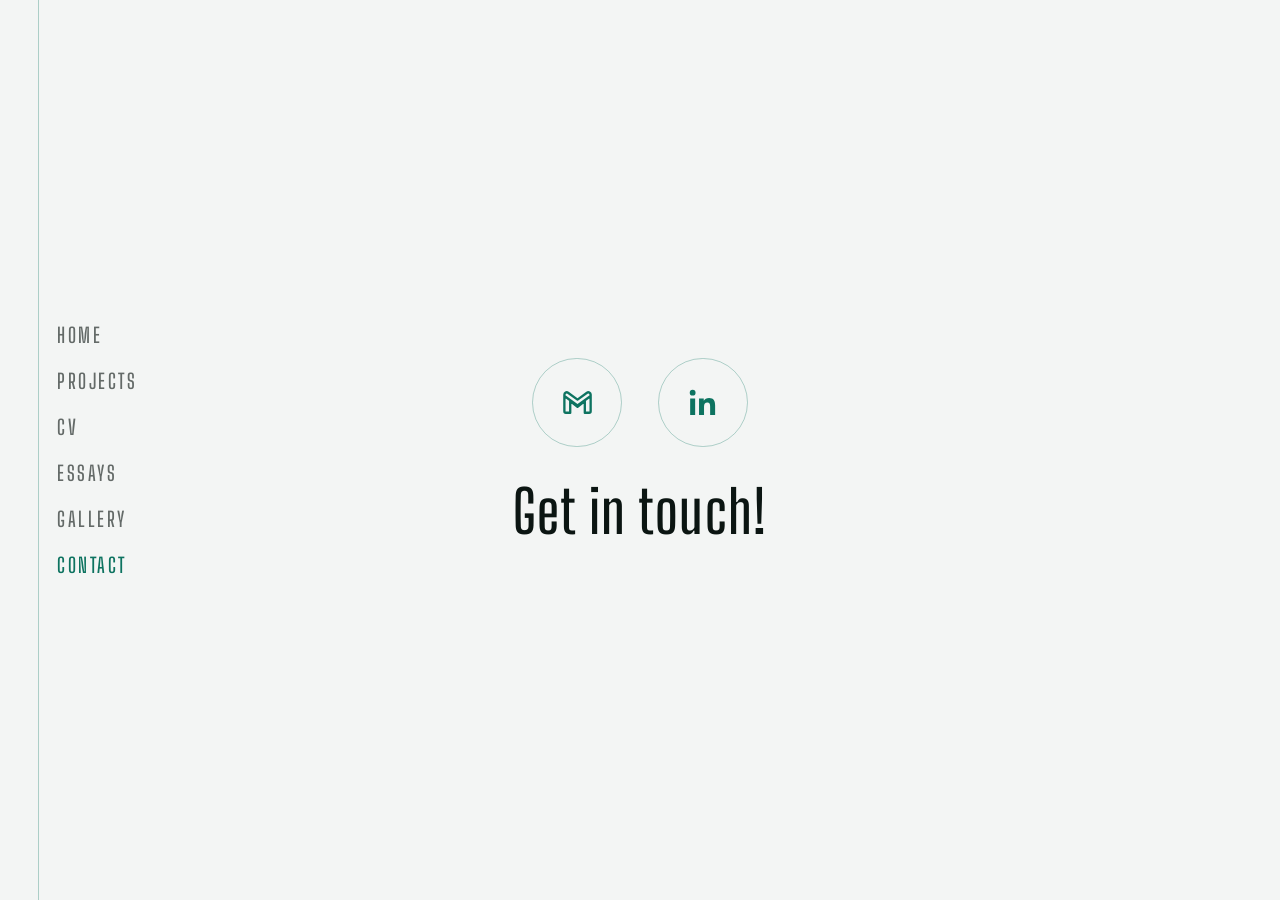
==== src/contact.html @ fa2c09df "feat: add personal website" ====
<!doctype html>
<html lang="en">
<head>
  <meta charset="utf-8">
  <meta name="viewport" content="width=device-width, initial-scale=1">
  <meta name="description" content="Contact Josh Hughes.">
  <meta property="og:type" content="website">
  <meta property="og:title" content="Contact · Josh Hughes">
  <meta property="og:description" content="Get in touch with Josh Hughes.">
  <title>Contact · Josh Hughes</title>
  <link rel="icon" href="assets/favicon.svg" type="image/svg+xml">
  <link rel="preconnect" href="https://fonts.googleapis.com">
  <link rel="preconnect" href="https://fonts.gstatic.com" crossorigin>
  <link rel="stylesheet" href="https://fonts.googleapis.com/css2?family=Big+Shoulders+Display:wght@600;800&family=JetBrains+Mono:wght@400&family=Manrope:wght@400;500;600&display=swap">
  <link rel="stylesheet" href="styles.css">
  <script src="site.js" defer></script>
</head>
<body data-page="contact">
  <nav class="site-nav" aria-label="Main navigation">
    <a href="index.html">Home</a><a href="projects.html">Projects</a><a href="cv.html">CV</a><a href="essays.html">Essays</a><a href="gallery.html">Gallery</a><a href="contact.html" aria-current="page">Contact</a>
  </nav>
  <main class="contact-main">
    <div class="contact-links">
      <a href="mailto:you@gmail.com" aria-label="Email (Gmail)">
        <svg viewBox="0 0 24 24" aria-hidden="true"><path d="M3 7.5V18a1 1 0 0 0 1 1h3v-8l5 4 5-4v8h3a1 1 0 0 0 1-1V7.5M3 7.5 12 14l9-6.5M3 7.5V6.6a1.6 1.6 0 0 1 2.5-1.3L12 10l6.5-4.7A1.6 1.6 0 0 1 21 6.6v.9"/></svg>
      </a>
      <a href="https://www.linkedin.com/" target="_blank" rel="noopener" aria-label="LinkedIn">
        <svg viewBox="0 0 24 24" aria-hidden="true"><path class="linkedin-mark" d="M3 9h3.6v12H3zM4.8 2.7a2.1 2.1 0 1 1 0 4.2 2.1 2.1 0 0 1 0-4.2M9.4 9h3.4v1.7c.6-1.1 2-2 3.9-2 3.2 0 4.3 2 4.3 5.2V21h-3.6v-6.3c0-1.6-.4-2.8-2-2.8s-2.4 1.2-2.4 2.8V21H9.4z"/></svg>
      </a>
    </div>
    <p>Get in touch!</p>
  </main>
</body>
</html>
---- src/styles.css ----
:root {
  color-scheme: light;
  --bg: #f3f5f4;
  --fg: #0b1512;
  --fg-muted: rgba(11, 21, 18, 0.78);
  --accent: #0d7360;
  --nav-muted: rgba(11, 21, 18, 0.62);
  --subtle: #24413a;
  --line: rgba(13, 115, 96, 0.3);
  --hover: rgba(13, 115, 96, 0.06);
  --nav-width: 154px;
  --content-left: clamp(170px, 19vw, 280px);
  --font-display: 'Big Shoulders Display', sans-serif;
  --font-body: 'Manrope', sans-serif;
  --font-mono: 'JetBrains Mono', monospace;
}

* { box-sizing: border-box; }
html { min-width: 320px; scroll-behavior: smooth; }
body {
  min-height: 100vh;
  margin: 0;
  overflow-x: hidden;
  background: var(--bg);
  color: var(--fg);
  font-family: var(--font-body);
  transition: background-color 0.4s, color 0.4s;
}
body.home-page { overflow-x: hidden; }
a { color: inherit; text-decoration: none; transition: color 0.2s ease; }
a:hover { color: var(--accent); }
a:focus-visible, button:focus-visible { outline: 2px solid var(--accent); outline-offset: 5px; }
button { font: inherit; }

.home-field, .home-mask, .vignette { position: fixed; inset: 0; pointer-events: none; }
.home-field { z-index: 0; display: block; width: 100%; height: 100%; }
.home-mask { z-index: 0; opacity: 0; transition: opacity 0.2s linear; }
.home-mask span { position: absolute; inset: 0; }
.home-mask span:first-child {
  background: var(--fg);
  -webkit-mask: url('assets/home-bg-net-v3.webp') center / cover no-repeat;
  mask: url('assets/home-bg-net-v3.webp') center / cover no-repeat;
  opacity: 0.6;
}
.home-mask span:last-child {
  background: var(--accent);
  -webkit-mask: url('assets/home-bg-path-v3.png') center / cover no-repeat;
  mask: url('assets/home-bg-path-v3.png') center / cover no-repeat;
  opacity: 0.3;
}
.vignette { z-index: 1; background: radial-gradient(ellipse 90% 70% at 50% 45%, transparent 40%, rgba(243, 245, 244, 0.8) 100%); }
.progress { position: fixed; inset: 0 0 auto; z-index: 6; height: 2px; pointer-events: none; }
.progress-bar { width: 100%; height: 100%; transform: scaleX(0); transform-origin: 0 50%; background: var(--accent); }

.site-nav {
  position: fixed;
  inset: 0 auto 0 clamp(20px, 3vw, 44px);
  z-index: 4;
  display: flex;
  width: max-content;
  flex-direction: column;
  justify-content: center;
  gap: 22px;
  padding-left: 18px;
  border-left: 1px solid var(--line);
  font-family: var(--font-display);
  font-size: clamp(18px, 1.6vw, 22px);
  font-weight: 600;
  letter-spacing: 0.12em;
  text-transform: uppercase;
}
.site-nav a { color: var(--nav-muted); }
.site-nav a:hover, .site-nav a[aria-current="page"] { color: var(--accent); }
.site-nav a[aria-current="page"] { pointer-events: none; }

.home-content { position: relative; z-index: 2; }
.hero {
  position: relative;
  display: flex;
  min-height: 100vh;
  flex-direction: column;
  align-items: center;
  justify-content: center;
  padding: 0 clamp(150px, 17vw, 250px);
  text-align: center;
}
.hero h1 {
  margin: 0;
  font-family: var(--font-display);
  font-size: clamp(72px, 11vw, 176px);
  font-weight: 800;
  line-height: 0.95;
  letter-spacing: 0.01em;
  opacity: 0.65;
}
.subtitle { margin: 24px 0 0; color: var(--subtle); font-size: clamp(16px, 1.5vw, 21px); }
.scroll-arrow {
  position: absolute;
  bottom: clamp(24px, 5vh, 48px);
  left: 50%;
  display: flex;
  width: 44px;
  height: 44px;
  align-items: center;
  justify-content: center;
  margin-left: -22px;
  padding: 0;
  border: 0;
  background: transparent;
  color: var(--accent);
  cursor: pointer;
}
.content-width { max-width: 1120px; }
.home-bio { min-height: 90vh; padding: clamp(60px, 12vh, 140px) clamp(24px, 5vw, 72px) 120px var(--content-left); }
.home-bio h2, .page-title {
  margin: 0 0 24px;
  color: var(--accent);
  font-family: var(--font-display);
  font-size: clamp(40px, 4.4vw, 64px);
  font-weight: 800;
  text-transform: uppercase;
}
.body-copy, .prose p {
  max-width: 760px;
  margin: 0;
  color: var(--fg-muted);
  font-size: clamp(17px, 1.4vw, 20px);
  line-height: 1.7;
  text-wrap: pretty;
}
.stats {
  display: grid;
  max-width: 760px;
  grid-auto-columns: minmax(0, 1fr);
  grid-auto-flow: column;
  grid-template-rows: repeat(5, auto);
  gap: 2px clamp(36px, 8vw, 120px);
  margin: 28px 0 0;
  color: var(--fg-muted);
  font-family: var(--font-mono);
  font-size: clamp(14px, 1.2vw, 18px);
  line-height: 1.7;
}
.stats div { display: flex; gap: 0.45em; min-width: 0; }
.stats dt::after { content: ':'; }
.stats dd { margin: 0; }
.stats-note {
  max-width: 100%;
  margin: 8px 0 0;
  color: var(--fg-muted);
  font-family: var(--font-mono);
  font-size: clamp(13px, 1.15vw, 17px);
  line-height: 1.7;
}
.section-spaced { margin-top: clamp(72px, 12vh, 128px) !important; }
.prose { display: flex; flex-direction: column; gap: 1.1em; }

@media (max-width: 700px) {
  :root { --content-left: 132px; }
  .site-nav { left: 14px; gap: 18px; padding-left: 12px; font-size: 17px; }
  .hero { padding: 0 18px 0 132px; }
  .hero h1 { font-size: clamp(52px, 13vw, 76px); }
  .subtitle { max-width: 230px; font-size: 15px; line-height: 1.5; }
  .scroll-arrow { left: calc(50% + 50px); }
  .home-bio { padding: 72px 20px 88px 132px; }
  .home-bio h2, .page-title { font-size: 38px; }
  .stats { grid-auto-flow: row; grid-template-columns: minmax(0, 1fr); grid-template-rows: none; gap: 0 24px; font-size: 12px; }
  .stats-note { font-size: 11px; }
}

@media (prefers-reduced-motion: reduce) {
  *, *::before, *::after { scroll-behavior: auto !important; transition-duration: 0.01ms !important; }
}

.page-main {
  position: relative;
  z-index: 2;
  display: flex;
  width: min(100%, 1320px);
  flex-direction: column;
  gap: clamp(16px, 2vw, 24px);
  padding: clamp(80px, 14vh, 150px) clamp(24px, 5vw, 72px) 160px var(--content-left);
}
.page-main .page-title { margin: clamp(32px, 6vh, 64px) 0 clamp(8px, 2vh, 24px); line-height: 0.9; letter-spacing: 0.02em; }

.projects-background, .essays-background {
  position: fixed;
  z-index: 0;
  inset: 0;
  pointer-events: none;
  will-change: transform;
}
.projects-background span, .essays-background span, .projects-axis span { position: absolute; inset: 0; }
.projects-background span:first-child {
  background: var(--accent);
  -webkit-mask: url('assets/projects-bg-lines.png') center / cover no-repeat;
  mask: url('assets/projects-bg-lines.png') center / cover no-repeat;
  opacity: 0.5;
}
.projects-background span:last-child {
  background: #a4abb1;
  -webkit-mask: url('assets/projects-bg-text.png') center / cover no-repeat;
  mask: url('assets/projects-bg-text.png') center / cover no-repeat;
  opacity: 0.8;
}
.projects-axis {
  position: fixed;
  z-index: 1;
  bottom: 9vh;
  left: clamp(150px, 17vw, 240px);
  width: clamp(220px, 28vw, 380px);
  aspect-ratio: 310 / 200;
  pointer-events: none;
  opacity: 0.7;
  will-change: transform;
}
.projects-axis span:first-child {
  background: var(--accent);
  -webkit-mask: url('assets/projects-axis-lines.png') center / contain no-repeat;
  mask: url('assets/projects-axis-lines.png') center / contain no-repeat;
}
.projects-axis span:last-child {
  background: #a4abb1;
  -webkit-mask: url('assets/projects-axis-text.png') center / contain no-repeat;
  mask: url('assets/projects-axis-text.png') center / contain no-repeat;
}
.project-accordions { display: flex; flex-direction: column; gap: 16px; }
.project-category { border: 1px solid var(--line); }
.project-category h2 { margin: 0; }
.accordion-trigger {
  display: flex;
  width: 100%;
  min-height: 80px;
  align-items: center;
  justify-content: space-between;
  gap: 24px;
  padding: clamp(20px, 2.4vw, 32px) clamp(24px, 3vw, 40px);
  border: 0;
  background: transparent;
  color: var(--accent);
  cursor: pointer;
  text-align: left;
  transition: background-color 0.2s ease;
}
.accordion-trigger:hover { background: var(--hover); }
.accordion-trigger span { font-family: var(--font-display); font-size: clamp(28px, 2.8vw, 42px); font-weight: 800; line-height: 1; text-transform: uppercase; }
.accordion-trigger svg, .essay-link svg, .essay-back svg { width: 26px; height: 26px; flex: 0 0 auto; fill: none; stroke: currentColor; stroke-linecap: round; stroke-linejoin: round; stroke-width: 1.6; transition: transform 0.25s ease; }
.accordion-trigger[aria-expanded="true"] svg { transform: rotate(180deg); }
.accordion-panel { padding: 0 clamp(24px, 3vw, 40px) clamp(24px, 3vw, 40px); color: var(--fg-muted); font-size: clamp(16px, 1.3vw, 18px); line-height: 1.7; }
.accordion-panel[hidden] { display: none; }
.accordion-panel p { margin: 0; max-width: 620px; }
.project-item { display: flex; flex-direction: column; gap: 8px; padding-top: 24px; border-top: 1px solid var(--line); }
.project-item h3 { margin: 0; font-size: clamp(18px, 1.5vw, 21px); font-weight: 600; line-height: 1.4; }
.project-item p { max-width: 760px; }

.cv-main { gap: clamp(24px, 3vw, 36px); }
.cv-section { display: flex; flex-direction: column; gap: 24px; padding: clamp(24px, 3vw, 40px); border: 1px solid var(--line); scroll-margin-top: 60px; }
.cv-section h2 { margin: 0; color: var(--accent); font-family: var(--font-display); font-size: clamp(32px, 3.2vw, 48px); font-weight: 800; text-transform: uppercase; }
.cv-entry { display: grid; grid-template-columns: minmax(0, 1fr) auto; align-items: baseline; gap: 6px 24px; }
.cv-entry h3 { margin: 0; font-size: clamp(18px, 1.5vw, 21px); font-weight: 600; }
.date { color: var(--nav-muted); font-family: var(--font-mono); font-size: 13px; }
.cv-entry-title, .cv-muted, .cv-entry ul { grid-column: 1 / -1; margin: 0; font-size: clamp(15px, 1.3vw, 18px); line-height: 1.6; }
.cv-entry-title { color: var(--fg); }
.cv-muted { color: var(--fg-muted); }
.cv-entry ul { display: flex; flex-direction: column; gap: 6px; margin-top: 8px; padding-left: 1.2em; color: var(--fg-muted); }
.skill-list { display: grid; max-width: 620px; grid-auto-columns: minmax(0, 1fr); grid-auto-flow: column; grid-template-rows: repeat(4, auto); gap: 6px 48px; margin: 0; padding-left: 1.2em; color: var(--fg-muted); font-size: clamp(15px, 1.2vw, 17px); line-height: 1.5; }
.nav-group { display: flex; flex-direction: column; gap: 12px; }
.cv-subnav { display: flex; flex-direction: column; gap: 8px; padding-left: 14px; font-family: var(--font-body); font-size: 13px; font-weight: 500; letter-spacing: 0.06em; text-transform: none; }
.cv-subnav a { color: var(--nav-muted); }
.cv-subnav a[aria-current="location"] { color: var(--accent); }

.essays-background { height: 200vh; }
.essays-background span:first-child {
  background: var(--fg);
  -webkit-mask: url('assets/essays-bg-base.webp') center top / max(100vw, 177.78vh) auto repeat-y;
  mask: url('assets/essays-bg-base.webp') center top / max(100vw, 177.78vh) auto repeat-y;
  opacity: 0.22;
}
.essays-background span:last-child {
  background: var(--accent);
  -webkit-mask: url('assets/essays-bg-accent.png') center top / max(100vw, 177.78vh) auto repeat-y;
  mask: url('assets/essays-bg-accent.png') center top / max(100vw, 177.78vh) auto repeat-y;
  opacity: 0.45;
}
.essay-list { display: flex; flex-direction: column; border-top: 1px solid var(--line); }
.essay-link {
  display: grid;
  grid-template-columns: minmax(0, 1fr) auto;
  align-items: center;
  gap: 10px 32px;
  padding: clamp(22px, 3vh, 32px) 4px;
  border-bottom: 1px solid var(--line);
  color: var(--fg);
}
.essay-copy { display: flex; min-width: 0; flex-direction: column; gap: 10px; }
.essay-title { font-family: var(--font-display); font-size: clamp(26px, 2.6vw, 38px); font-weight: 800; line-height: 1.05; text-transform: uppercase; }
.essay-summary { max-width: 620px; color: var(--fg-muted); font-size: clamp(15px, 1.2vw, 17px); line-height: 1.6; }
.essay-link svg { width: 26px; height: 26px; }
.essay-reader { max-width: 680px; margin-top: clamp(32px, 6vh, 64px); }
.essay-reader[hidden] { display: none; }
.essay-back { display: inline-flex; align-items: center; gap: 8px; padding: 0; border: 0; background: transparent; color: var(--nav-muted); cursor: pointer; font-size: 14px; font-weight: 500; letter-spacing: 0.06em; }
.essay-back:hover { color: var(--accent); }
.essay-back svg { width: 16px; height: 16px; }
.essay-reader-date { margin: clamp(32px, 5vh, 48px) 0 14px; }
.essay-reader-title { margin: 0 0 clamp(28px, 4vh, 40px) !important; color: var(--accent) !important; font-size: clamp(40px, 4.6vw, 68px) !important; font-weight: 800 !important; line-height: 0.95 !important; text-wrap: balance; }
.essay-body { display: flex; flex-direction: column; gap: 1.2em; }
.essay-body p { margin: 0; color: var(--fg-muted); font-size: clamp(17px, 1.35vw, 19px); line-height: 1.75; text-wrap: pretty; }

.gallery-page { min-height: 100vh; background: #fff; }
.gallery-main { min-height: 100vh; }
.contact-main { position: relative; z-index: 2; display: flex; min-height: 100vh; flex-direction: column; align-items: center; justify-content: center; gap: clamp(24px, 4vh, 40px); padding: 0 clamp(150px, 17vw, 250px); text-align: center; }
.contact-links { display: flex; gap: clamp(20px, 3vw, 36px); }
.contact-links a { display: flex; width: clamp(72px, 7vw, 96px); aspect-ratio: 1; align-items: center; justify-content: center; border: 1px solid var(--line); border-radius: 50%; color: var(--accent); transition: background-color 0.2s ease; }
.contact-links a:hover { background: rgba(13, 115, 96, 0.08); }
.contact-links svg { width: 40%; height: 40%; fill: none; stroke: currentColor; stroke-linecap: round; stroke-linejoin: round; stroke-width: 1.6; }
.contact-links a:last-child svg { width: 38%; height: 38%; fill: currentColor; stroke: none; }
.contact-main > p { margin: 0; font-family: var(--font-display); font-size: clamp(40px, 4.6vw, 72px); font-weight: 600; line-height: 1; letter-spacing: 0.02em; }

@media (max-width: 700px) {
  .page-main { width: 100%; gap: 20px; padding: 78px 20px 104px 132px; }
  .page-main .page-title { margin: 30px 0 12px; font-size: 42px; }
  .projects-axis { display: none; }
  .accordion-trigger { min-height: 70px; padding: 18px; }
  .accordion-trigger span { font-size: 25px; }
  .accordion-panel { padding: 0 18px 22px; font-size: 15px; }
  .cv-main { gap: 18px; }
  .cv-section { gap: 18px; padding: 20px 16px; }
  .cv-section h2 { font-size: 29px; }
  .cv-entry { grid-template-columns: minmax(0, 1fr); gap: 6px; }
  .cv-entry > .date, .cv-entry > p, .cv-entry > ul { grid-column: 1; }
  .skill-list { grid-auto-flow: row; grid-template-columns: minmax(0, 1fr); grid-template-rows: none; gap: 6px; }
  .cv-subnav { gap: 7px; padding-left: 10px; font-size: 12px; }
  .essays-main { padding-top: 82px; }
  .essay-link { gap: 12px; padding: 22px 2px; }
  .essay-title { font-size: 24px; }
  .essay-summary { font-size: 14px; }
  .contact-main { padding: 0 18px 0 132px; }
  .contact-links { gap: 16px; }
  .contact-main > p { font-size: 40px; }
}
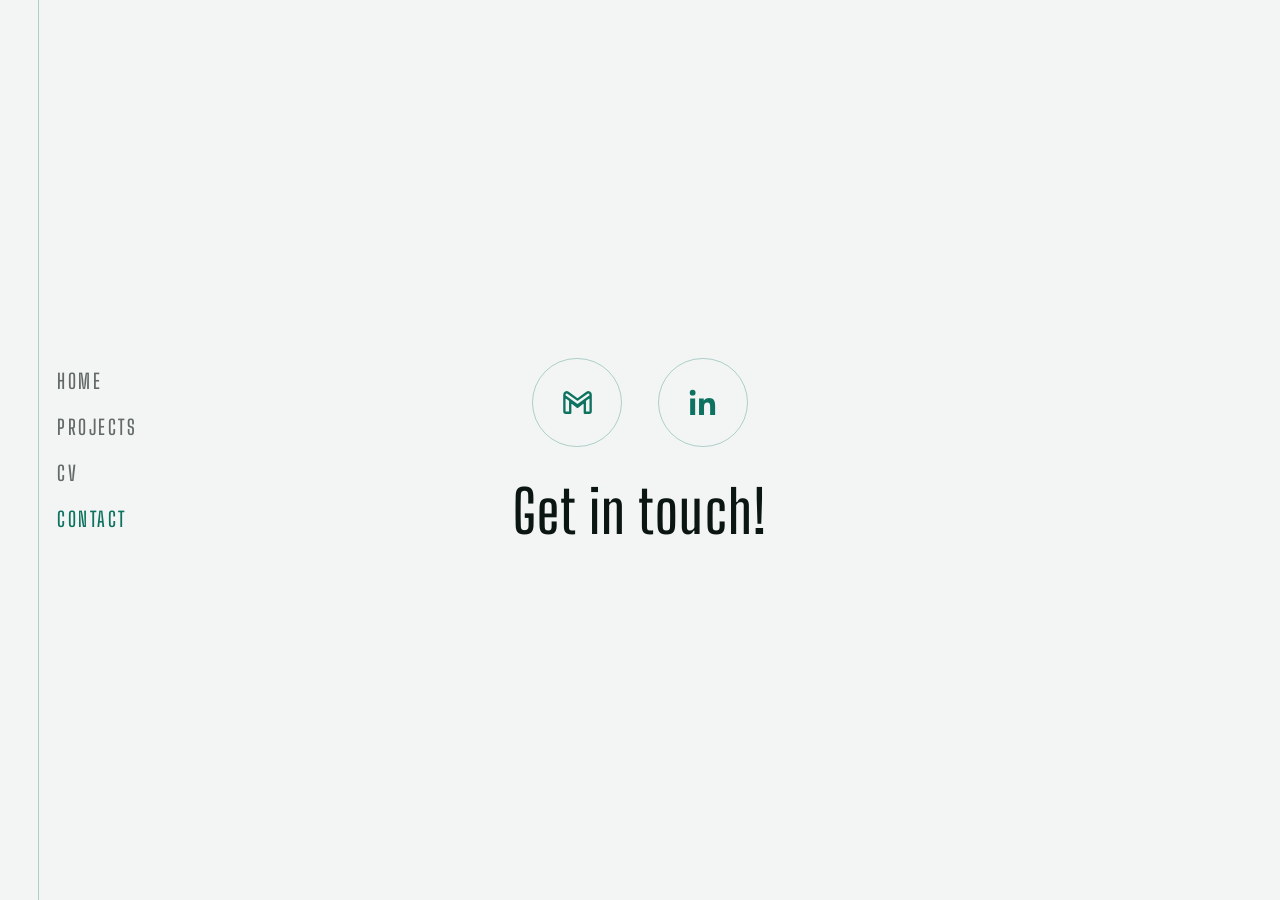
==== commit c7e69481: "Update website sections" ====
--- a/src/contact.html
+++ b/src/contact.html
@@ -17,7 +17,7 @@
 </head>
 <body data-page="contact">
   <nav class="site-nav" aria-label="Main navigation">
-    <a href="index.html">Home</a><a href="projects.html">Projects</a><a href="cv.html">CV</a><a href="essays.html">Essays</a><a href="gallery.html">Gallery</a><a href="contact.html" aria-current="page">Contact</a>
+    <a href="index.html">Home</a><a href="projects.html">Projects</a><a href="cv.html">CV</a><a href="contact.html" aria-current="page">Contact</a>
   </nav>
   <main class="contact-main">
     <div class="contact-links">
--- a/src/styles.css
+++ b/src/styles.css
@@ -110,7 +110,7 @@
   color: var(--accent);
   cursor: pointer;
 }
-.content-width { max-width: 1120px; }
+.home-bio.content-width { max-width: none; }
 .home-bio { min-height: 90vh; padding: clamp(60px, 12vh, 140px) clamp(24px, 5vw, 72px) 120px var(--content-left); }
 .home-bio h2, .page-title {
   margin: 0 0 24px;
@@ -121,38 +121,13 @@
   text-transform: uppercase;
 }
 .body-copy, .prose p {
-  max-width: 760px;
+  max-width: 900px;
   margin: 0;
   color: var(--fg-muted);
   font-size: clamp(17px, 1.4vw, 20px);
   line-height: 1.7;
   text-wrap: pretty;
 }
-.stats {
-  display: grid;
-  max-width: 760px;
-  grid-auto-columns: minmax(0, 1fr);
-  grid-auto-flow: column;
-  grid-template-rows: repeat(5, auto);
-  gap: 2px clamp(36px, 8vw, 120px);
-  margin: 28px 0 0;
-  color: var(--fg-muted);
-  font-family: var(--font-mono);
-  font-size: clamp(14px, 1.2vw, 18px);
-  line-height: 1.7;
-}
-.stats div { display: flex; gap: 0.45em; min-width: 0; }
-.stats dt::after { content: ':'; }
-.stats dd { margin: 0; }
-.stats-note {
-  max-width: 100%;
-  margin: 8px 0 0;
-  color: var(--fg-muted);
-  font-family: var(--font-mono);
-  font-size: clamp(13px, 1.15vw, 17px);
-  line-height: 1.7;
-}
-.section-spaced { margin-top: clamp(72px, 12vh, 128px) !important; }
 .prose { display: flex; flex-direction: column; gap: 1.1em; }
 
 @media (max-width: 700px) {
@@ -164,8 +139,6 @@
   .scroll-arrow { left: calc(50% + 50px); }
   .home-bio { padding: 72px 20px 88px 132px; }
   .home-bio h2, .page-title { font-size: 38px; }
-  .stats { grid-auto-flow: row; grid-template-columns: minmax(0, 1fr); grid-template-rows: none; gap: 0 24px; font-size: 12px; }
-  .stats-note { font-size: 11px; }
 }
 
 @media (prefers-reduced-motion: reduce) {
@@ -183,14 +156,14 @@
 }
 .page-main .page-title { margin: clamp(32px, 6vh, 64px) 0 clamp(8px, 2vh, 24px); line-height: 0.9; letter-spacing: 0.02em; }
 
-.projects-background, .essays-background {
+.projects-background {
   position: fixed;
   z-index: 0;
   inset: 0;
   pointer-events: none;
   will-change: transform;
 }
-.projects-background span, .essays-background span, .projects-axis span { position: absolute; inset: 0; }
+.projects-background span, .projects-axis span { position: absolute; inset: 0; }
 .projects-background span:first-child {
   background: var(--accent);
   -webkit-mask: url('assets/projects-bg-lines.png') center / cover no-repeat;
@@ -244,7 +217,7 @@
 }
 .accordion-trigger:hover { background: var(--hover); }
 .accordion-trigger span { font-family: var(--font-display); font-size: clamp(28px, 2.8vw, 42px); font-weight: 800; line-height: 1; text-transform: uppercase; }
-.accordion-trigger svg, .essay-link svg, .essay-back svg { width: 26px; height: 26px; flex: 0 0 auto; fill: none; stroke: currentColor; stroke-linecap: round; stroke-linejoin: round; stroke-width: 1.6; transition: transform 0.25s ease; }
+.accordion-trigger svg { width: 26px; height: 26px; flex: 0 0 auto; fill: none; stroke: currentColor; stroke-linecap: round; stroke-linejoin: round; stroke-width: 1.6; transition: transform 0.25s ease; }
 .accordion-trigger[aria-expanded="true"] svg { transform: rotate(180deg); }
 .accordion-panel { padding: 0 clamp(24px, 3vw, 40px) clamp(24px, 3vw, 40px); color: var(--fg-muted); font-size: clamp(16px, 1.3vw, 18px); line-height: 1.7; }
 .accordion-panel[hidden] { display: none; }
@@ -269,45 +242,6 @@
 .cv-subnav a { color: var(--nav-muted); }
 .cv-subnav a[aria-current="location"] { color: var(--accent); }
 
-.essays-background { height: 200vh; }
-.essays-background span:first-child {
-  background: var(--fg);
-  -webkit-mask: url('assets/essays-bg-base.webp') center top / max(100vw, 177.78vh) auto repeat-y;
-  mask: url('assets/essays-bg-base.webp') center top / max(100vw, 177.78vh) auto repeat-y;
-  opacity: 0.22;
-}
-.essays-background span:last-child {
-  background: var(--accent);
-  -webkit-mask: url('assets/essays-bg-accent.png') center top / max(100vw, 177.78vh) auto repeat-y;
-  mask: url('assets/essays-bg-accent.png') center top / max(100vw, 177.78vh) auto repeat-y;
-  opacity: 0.45;
-}
-.essay-list { display: flex; flex-direction: column; border-top: 1px solid var(--line); }
-.essay-link {
-  display: grid;
-  grid-template-columns: minmax(0, 1fr) auto;
-  align-items: center;
-  gap: 10px 32px;
-  padding: clamp(22px, 3vh, 32px) 4px;
-  border-bottom: 1px solid var(--line);
-  color: var(--fg);
-}
-.essay-copy { display: flex; min-width: 0; flex-direction: column; gap: 10px; }
-.essay-title { font-family: var(--font-display); font-size: clamp(26px, 2.6vw, 38px); font-weight: 800; line-height: 1.05; text-transform: uppercase; }
-.essay-summary { max-width: 620px; color: var(--fg-muted); font-size: clamp(15px, 1.2vw, 17px); line-height: 1.6; }
-.essay-link svg { width: 26px; height: 26px; }
-.essay-reader { max-width: 680px; margin-top: clamp(32px, 6vh, 64px); }
-.essay-reader[hidden] { display: none; }
-.essay-back { display: inline-flex; align-items: center; gap: 8px; padding: 0; border: 0; background: transparent; color: var(--nav-muted); cursor: pointer; font-size: 14px; font-weight: 500; letter-spacing: 0.06em; }
-.essay-back:hover { color: var(--accent); }
-.essay-back svg { width: 16px; height: 16px; }
-.essay-reader-date { margin: clamp(32px, 5vh, 48px) 0 14px; }
-.essay-reader-title { margin: 0 0 clamp(28px, 4vh, 40px) !important; color: var(--accent) !important; font-size: clamp(40px, 4.6vw, 68px) !important; font-weight: 800 !important; line-height: 0.95 !important; text-wrap: balance; }
-.essay-body { display: flex; flex-direction: column; gap: 1.2em; }
-.essay-body p { margin: 0; color: var(--fg-muted); font-size: clamp(17px, 1.35vw, 19px); line-height: 1.75; text-wrap: pretty; }
-
-.gallery-page { min-height: 100vh; background: #fff; }
-.gallery-main { min-height: 100vh; }
 .contact-main { position: relative; z-index: 2; display: flex; min-height: 100vh; flex-direction: column; align-items: center; justify-content: center; gap: clamp(24px, 4vh, 40px); padding: 0 clamp(150px, 17vw, 250px); text-align: center; }
 .contact-links { display: flex; gap: clamp(20px, 3vw, 36px); }
 .contact-links a { display: flex; width: clamp(72px, 7vw, 96px); aspect-ratio: 1; align-items: center; justify-content: center; border: 1px solid var(--line); border-radius: 50%; color: var(--accent); transition: background-color 0.2s ease; }
@@ -330,10 +264,6 @@
   .cv-entry > .date, .cv-entry > p, .cv-entry > ul { grid-column: 1; }
   .skill-list { grid-auto-flow: row; grid-template-columns: minmax(0, 1fr); grid-template-rows: none; gap: 6px; }
   .cv-subnav { gap: 7px; padding-left: 10px; font-size: 12px; }
-  .essays-main { padding-top: 82px; }
-  .essay-link { gap: 12px; padding: 22px 2px; }
-  .essay-title { font-size: 24px; }
-  .essay-summary { font-size: 14px; }
   .contact-main { padding: 0 18px 0 132px; }
   .contact-links { gap: 16px; }
   .contact-main > p { font-size: 40px; }
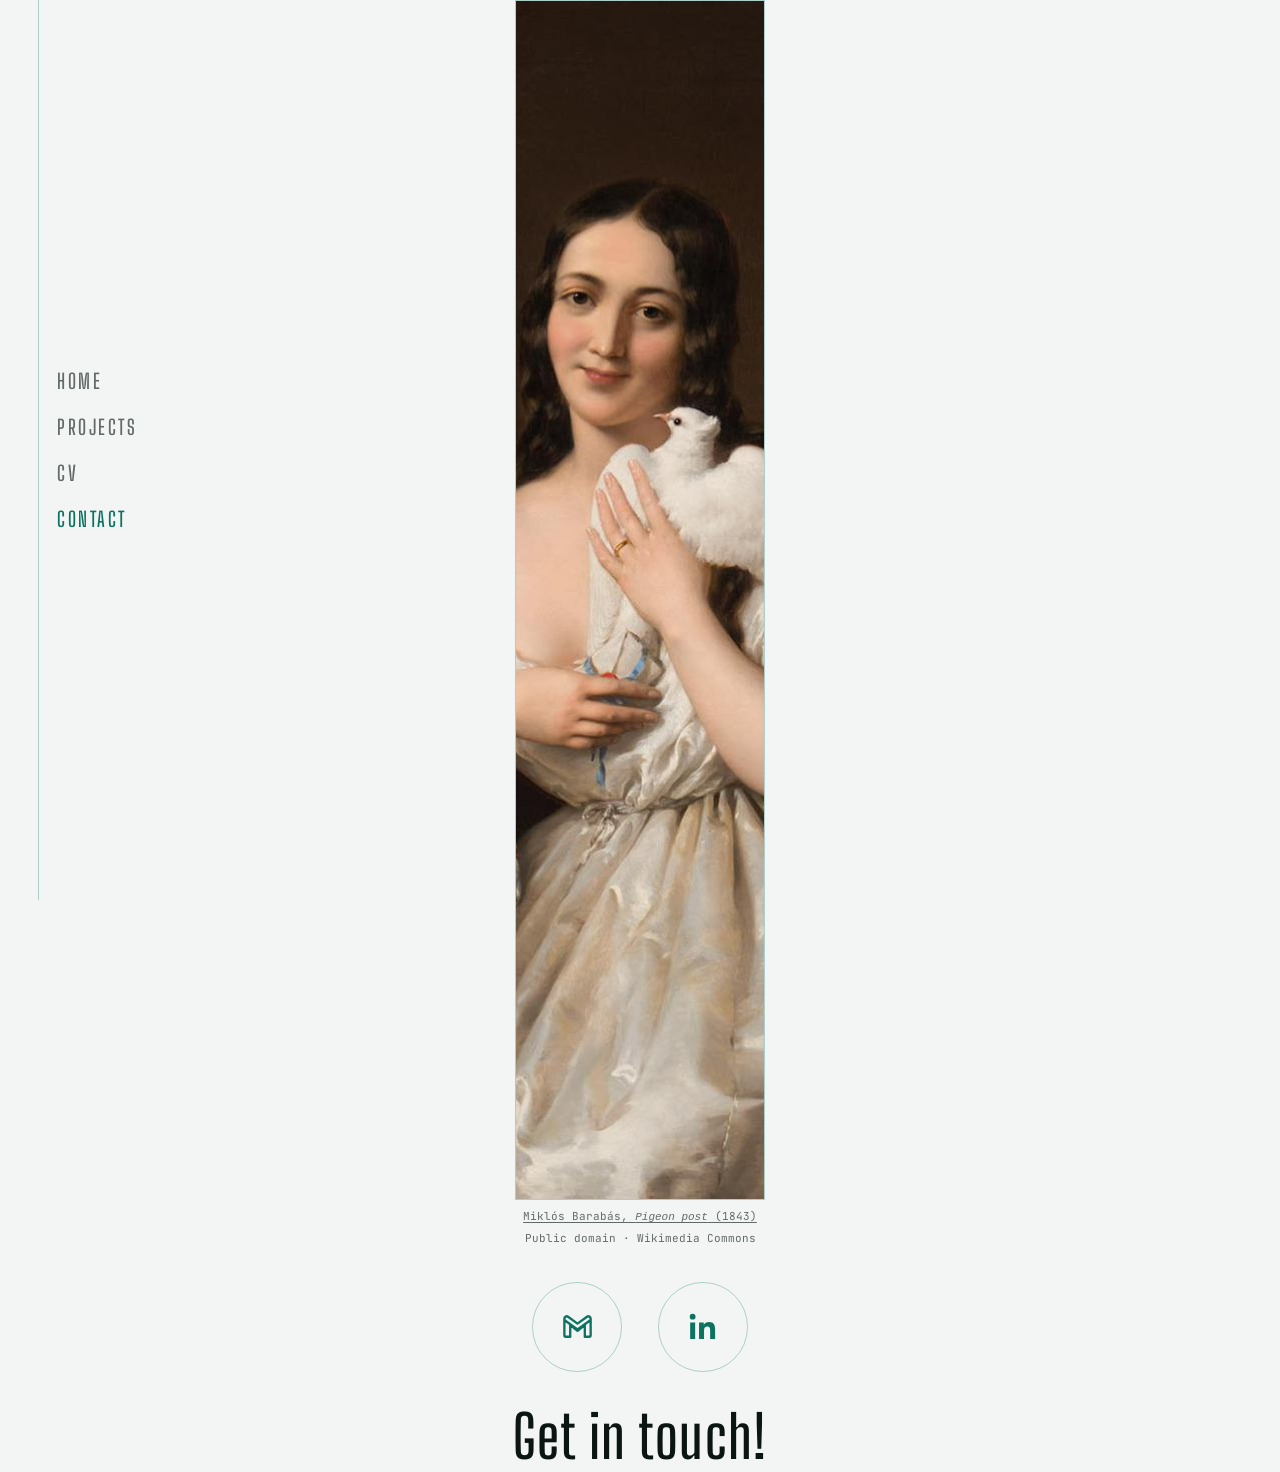
==== commit 57772a67: "Add pigeon artwork to contact page" ====
--- a/src/contact.html
+++ b/src/contact.html
@@ -20,11 +20,15 @@
     <a href="index.html">Home</a><a href="projects.html">Projects</a><a href="cv.html">CV</a><a href="contact.html" aria-current="page">Contact</a>
   </nav>
   <main class="contact-main">
+    <figure class="contact-artwork">
+      <img src="assets/pigeon-post-barabas.jpg" alt="Painting of a woman holding a white carrier pigeon." width="958" height="1200">
+      <figcaption><a href="https://commons.wikimedia.org/wiki/File:Barabas-galambposta.jpg" target="_blank" rel="noopener">Miklós Barabás, <cite>Pigeon post</cite> (1843)</a><span>Public domain · Wikimedia Commons</span></figcaption>
+    </figure>
     <div class="contact-links">
-      <a href="mailto:you@gmail.com" aria-label="Email (Gmail)">
+      <a href="mailto:xlb507@york.ac.uk" aria-label="Email">
         <svg viewBox="0 0 24 24" aria-hidden="true"><path d="M3 7.5V18a1 1 0 0 0 1 1h3v-8l5 4 5-4v8h3a1 1 0 0 0 1-1V7.5M3 7.5 12 14l9-6.5M3 7.5V6.6a1.6 1.6 0 0 1 2.5-1.3L12 10l6.5-4.7A1.6 1.6 0 0 1 21 6.6v.9"/></svg>
       </a>
-      <a href="https://www.linkedin.com/" target="_blank" rel="noopener" aria-label="LinkedIn">
+      <a href="https://uk.linkedin.com/in/joshuajordanhughes" target="_blank" rel="noopener" aria-label="LinkedIn">
         <svg viewBox="0 0 24 24" aria-hidden="true"><path class="linkedin-mark" d="M3 9h3.6v12H3zM4.8 2.7a2.1 2.1 0 1 1 0 4.2 2.1 2.1 0 0 1 0-4.2M9.4 9h3.4v1.7c.6-1.1 2-2 3.9-2 3.2 0 4.3 2 4.3 5.2V21h-3.6v-6.3c0-1.6-.4-2.8-2-2.8s-2.4 1.2-2.4 2.8V21H9.4z"/></svg>
       </a>
     </div>
--- a/src/styles.css
+++ b/src/styles.css
@@ -241,6 +241,11 @@
 .cv-subnav { display: flex; flex-direction: column; gap: 8px; padding-left: 14px; font-family: var(--font-body); font-size: 13px; font-weight: 500; letter-spacing: 0.06em; text-transform: none; }
 .cv-subnav a { color: var(--nav-muted); }
 .cv-subnav a[aria-current="location"] { color: var(--accent); }
+
+.contact-artwork { width: min(250px, 100%); margin: 0; }
+.contact-artwork img { display: block; width: 100%; aspect-ratio: 4 / 5; border: 1px solid var(--line); object-fit: cover; }
+.contact-artwork figcaption { display: flex; flex-wrap: wrap; justify-content: center; gap: 4px 8px; margin-top: 8px; color: var(--nav-muted); font: 11px/1.5 var(--font-mono); }
+.contact-artwork a { text-decoration: underline; text-underline-offset: 2px; }
 
 .contact-main { position: relative; z-index: 2; display: flex; min-height: 100vh; flex-direction: column; align-items: center; justify-content: center; gap: clamp(24px, 4vh, 40px); padding: 0 clamp(150px, 17vw, 250px); text-align: center; }
 .contact-links { display: flex; gap: clamp(20px, 3vw, 36px); }
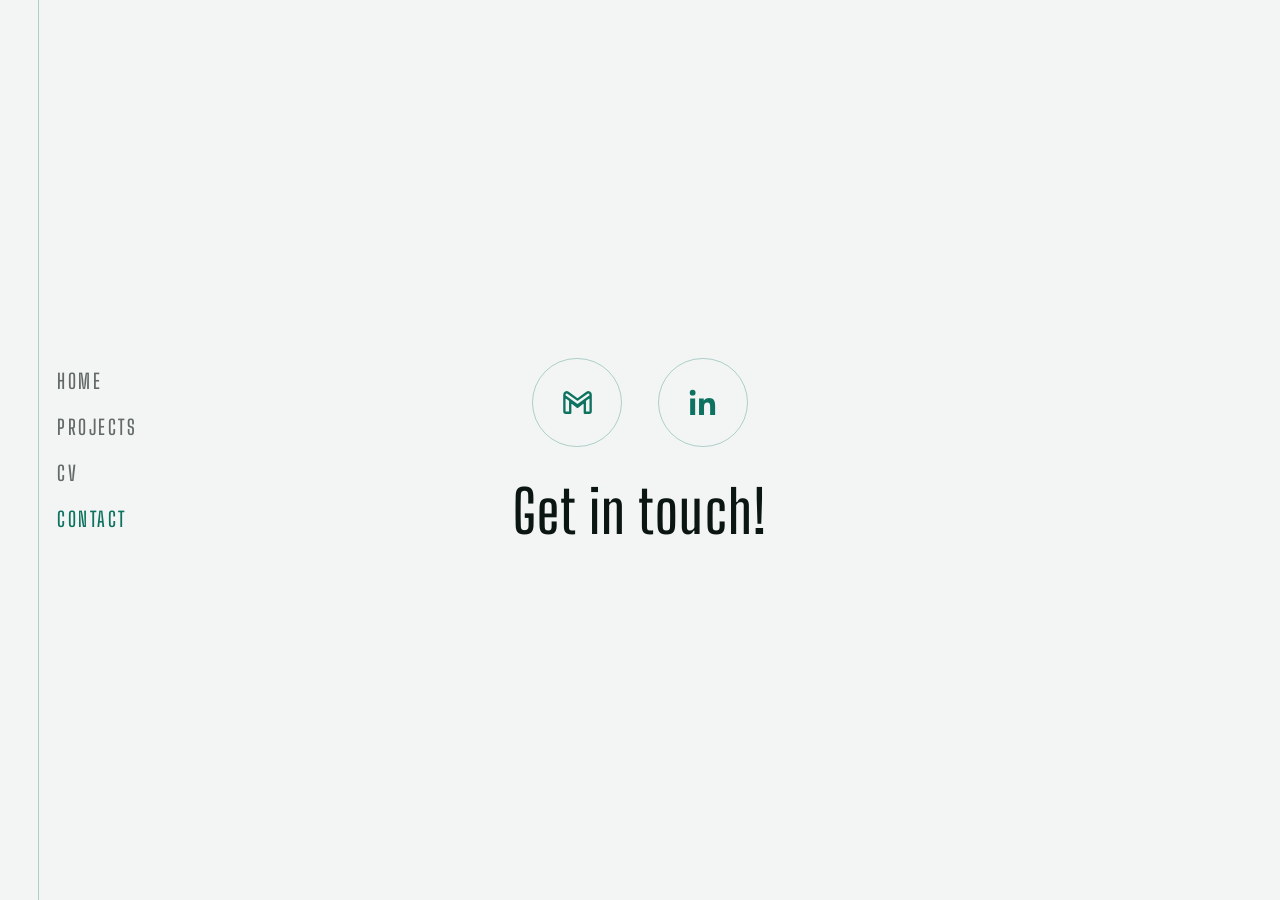
==== commit 2c2b355e: "Remove unwanted contact artwork" ====
--- a/src/contact.html
+++ b/src/contact.html
@@ -20,10 +20,6 @@
     <a href="index.html">Home</a><a href="projects.html">Projects</a><a href="cv.html">CV</a><a href="contact.html" aria-current="page">Contact</a>
   </nav>
   <main class="contact-main">
-    <figure class="contact-artwork">
-      <img src="assets/pigeon-post-barabas.jpg" alt="Painting of a woman holding a white carrier pigeon." width="958" height="1200">
-      <figcaption><a href="https://commons.wikimedia.org/wiki/File:Barabas-galambposta.jpg" target="_blank" rel="noopener">Miklós Barabás, <cite>Pigeon post</cite> (1843)</a><span>Public domain · Wikimedia Commons</span></figcaption>
-    </figure>
     <div class="contact-links">
       <a href="mailto:xlb507@york.ac.uk" aria-label="Email">
         <svg viewBox="0 0 24 24" aria-hidden="true"><path d="M3 7.5V18a1 1 0 0 0 1 1h3v-8l5 4 5-4v8h3a1 1 0 0 0 1-1V7.5M3 7.5 12 14l9-6.5M3 7.5V6.6a1.6 1.6 0 0 1 2.5-1.3L12 10l6.5-4.7A1.6 1.6 0 0 1 21 6.6v.9"/></svg>
--- a/src/styles.css
+++ b/src/styles.css
@@ -241,11 +241,6 @@
 .cv-subnav { display: flex; flex-direction: column; gap: 8px; padding-left: 14px; font-family: var(--font-body); font-size: 13px; font-weight: 500; letter-spacing: 0.06em; text-transform: none; }
 .cv-subnav a { color: var(--nav-muted); }
 .cv-subnav a[aria-current="location"] { color: var(--accent); }
-
-.contact-artwork { width: min(250px, 100%); margin: 0; }
-.contact-artwork img { display: block; width: 100%; aspect-ratio: 4 / 5; border: 1px solid var(--line); object-fit: cover; }
-.contact-artwork figcaption { display: flex; flex-wrap: wrap; justify-content: center; gap: 4px 8px; margin-top: 8px; color: var(--nav-muted); font: 11px/1.5 var(--font-mono); }
-.contact-artwork a { text-decoration: underline; text-underline-offset: 2px; }
 
 .contact-main { position: relative; z-index: 2; display: flex; min-height: 100vh; flex-direction: column; align-items: center; justify-content: center; gap: clamp(24px, 4vh, 40px); padding: 0 clamp(150px, 17vw, 250px); text-align: center; }
 .contact-links { display: flex; gap: clamp(20px, 3vw, 36px); }
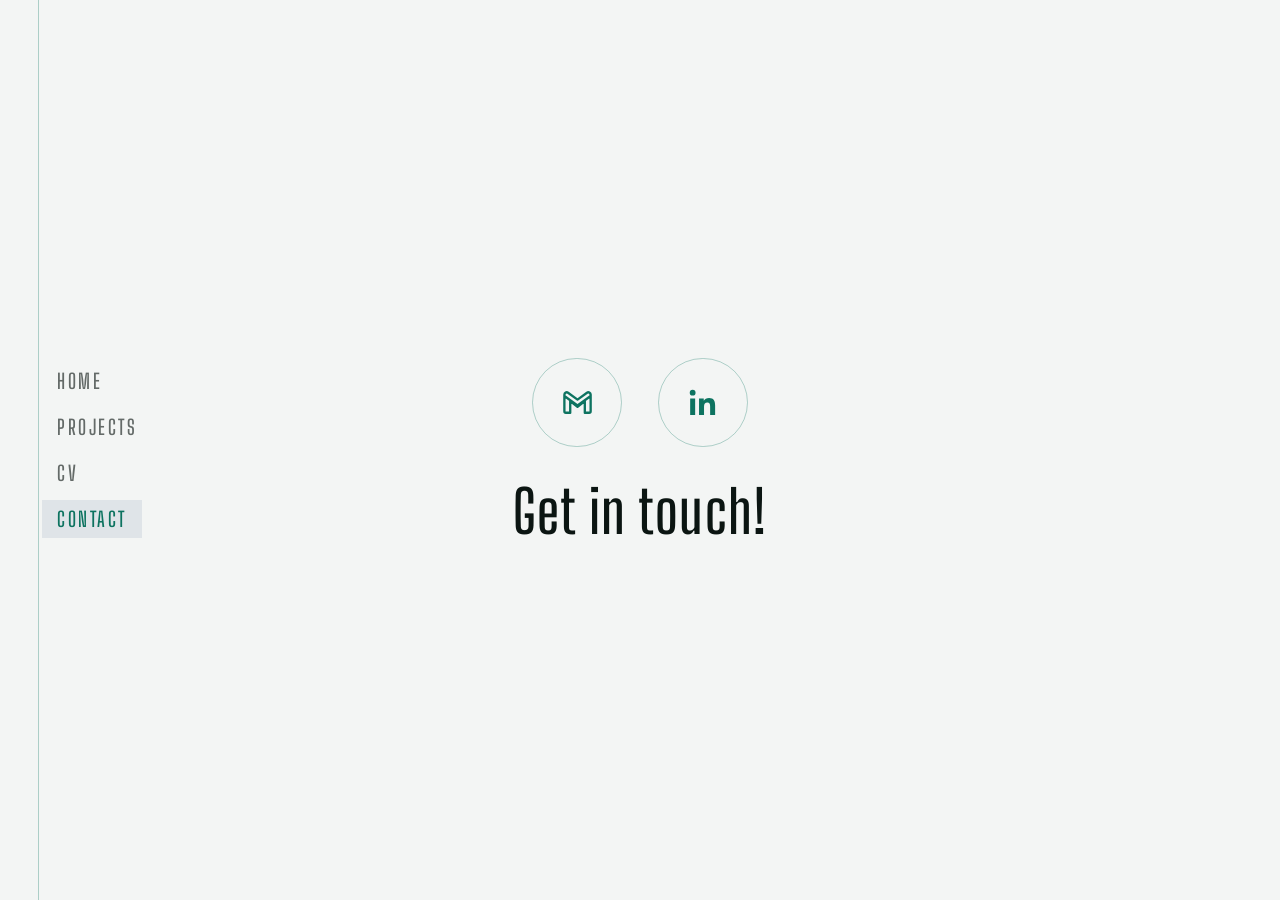
==== commit b17e661a: "style: highlight current tab on every page Co-Authored-By: Claude Opus 5.5 <noreply@anthropic.com>" ====
--- a/src/contact.html
+++ b/src/contact.html
@@ -12,7 +12,7 @@
   <link rel="preconnect" href="https://fonts.googleapis.com">
   <link rel="preconnect" href="https://fonts.gstatic.com" crossorigin>
   <link rel="stylesheet" href="https://fonts.googleapis.com/css2?family=Big+Shoulders+Display:wght@600;800&family=JetBrains+Mono:wght@400&family=Manrope:wght@400;500;600&display=swap">
-  <link rel="stylesheet" href="styles.css">
+  <link rel="stylesheet" href="styles.css?v=20261118b">
   <script src="site.js" defer></script>
 </head>
 <body data-page="contact">
--- a/src/styles.css
+++ b/src/styles.css
@@ -38,15 +38,18 @@
 .home-mask span { position: absolute; inset: 0; }
 .home-mask span:first-child {
   background: var(--fg);
-  -webkit-mask: url('assets/home-bg-net-v3.webp') center / cover no-repeat;
-  mask: url('assets/home-bg-net-v3.webp') center / cover no-repeat;
-  opacity: 0.6;
-}
-.home-mask span:last-child {
+  -webkit-mask: url('assets/home-bg2-net.webp') center / cover no-repeat;
+  mask: url('assets/home-bg2-net.webp') center / cover no-repeat;
+  opacity: 0.5;
+}
+.home-mask span:nth-child(2) {
   background: var(--accent);
-  -webkit-mask: url('assets/home-bg-path-v3.png') center / cover no-repeat;
-  mask: url('assets/home-bg-path-v3.png') center / cover no-repeat;
-  opacity: 0.3;
+  -webkit-mask: url('assets/home-bg2-path.webp') center / cover no-repeat;
+  mask: url('assets/home-bg2-path.webp') center / cover no-repeat;
+  opacity: 0.7;
+}
+.home-mask span:nth-child(3) {
+  background: linear-gradient(90deg, rgba(243, 245, 244, 0.55) 0%, rgba(243, 245, 244, 0.5) clamp(560px, 52vw, 1000px), rgba(243, 245, 244, 0.5) 100%);
 }
 .vignette { z-index: 1; background: radial-gradient(ellipse 90% 70% at 50% 45%, transparent 40%, rgba(243, 245, 244, 0.8) 100%); }
 .progress { position: fixed; inset: 0 0 auto; z-index: 6; height: 2px; pointer-events: none; }
@@ -72,6 +75,13 @@
 .site-nav a { color: var(--nav-muted); }
 .site-nav a:hover, .site-nav a[aria-current="page"] { color: var(--accent); }
 .site-nav a[aria-current="page"] { pointer-events: none; }
+.site-nav a[aria-current="page"] {
+  align-self: flex-start;
+  margin: -7px 0 -7px -15px;
+  padding: 4px 12px;
+  border: 3px solid #dfe4e8;
+  background: #dfe4e8;
+}
 
 .home-content { position: relative; z-index: 2; }
 .hero {
@@ -225,6 +235,15 @@
 .project-item { display: flex; flex-direction: column; gap: 8px; padding-top: 24px; border-top: 1px solid var(--line); }
 .project-item h3 { margin: 0; font-size: clamp(18px, 1.5vw, 21px); font-weight: 600; line-height: 1.4; }
 .project-item p { max-width: 760px; }
+.project-poster-preview { display: block; width: 100%; max-width: 900px; height: auto; border: 1px solid var(--line); background: #fff; }
+.blog-toggle { display: flex; align-self: stretch; align-items: center; justify-content: space-between; gap: 10px; margin-top: 4px; padding: 10px 18px; border: 1px solid var(--line); background: transparent; color: var(--accent); font-weight: 600; cursor: pointer; transition: background-color 0.2s ease; }
+.blog-toggle:hover { background: var(--hover); }
+.blog-toggle svg { width: 18px; height: 18px; fill: none; stroke: currentColor; stroke-linecap: round; stroke-linejoin: round; stroke-width: 1.6; transition: transform 0.25s ease; }
+.blog-toggle[aria-expanded="true"] svg { transform: rotate(180deg); }
+.blog-panel { display: flex; flex-direction: column; gap: 8px; margin-top: 8px; }
+.blog-panel[hidden] { display: none; }
+.blog-viewer { width: 100%; max-width: 900px; aspect-ratio: 210 / 297; max-height: 70vh; overflow-y: auto; overscroll-behavior: contain; border: 1px solid var(--line); background: #fff; }
+.blog-viewer img { display: block; width: 100%; height: auto; }
 
 .cv-main { gap: clamp(24px, 3vw, 36px); }
 .cv-section { display: flex; flex-direction: column; gap: 24px; padding: clamp(24px, 3vw, 40px); border: 1px solid var(--line); scroll-margin-top: 60px; }
@@ -236,6 +255,7 @@
 .cv-entry-title { color: var(--fg); }
 .cv-muted { color: var(--fg-muted); }
 .cv-entry ul { display: flex; flex-direction: column; gap: 6px; margin-top: 8px; padding-left: 1.2em; color: var(--fg-muted); }
+.cv-entry ul.education-list { display: grid; grid-auto-flow: column; grid-template-columns: repeat(2, minmax(0, 1fr)); grid-template-rows: repeat(4, auto); column-gap: 32px; }
 .skill-list { display: grid; max-width: 620px; grid-auto-columns: minmax(0, 1fr); grid-auto-flow: column; grid-template-rows: repeat(4, auto); gap: 6px 48px; margin: 0; padding-left: 1.2em; color: var(--fg-muted); font-size: clamp(15px, 1.2vw, 17px); line-height: 1.5; }
 .nav-group { display: flex; flex-direction: column; gap: 12px; }
 .cv-subnav { display: flex; flex-direction: column; gap: 8px; padding-left: 14px; font-family: var(--font-body); font-size: 13px; font-weight: 500; letter-spacing: 0.06em; text-transform: none; }
@@ -262,6 +282,7 @@
   .cv-section h2 { font-size: 29px; }
   .cv-entry { grid-template-columns: minmax(0, 1fr); gap: 6px; }
   .cv-entry > .date, .cv-entry > p, .cv-entry > ul { grid-column: 1; }
+  .cv-entry ul.education-list { grid-auto-flow: row; grid-template-columns: minmax(0, 1fr); grid-template-rows: none; }
   .skill-list { grid-auto-flow: row; grid-template-columns: minmax(0, 1fr); grid-template-rows: none; gap: 6px; }
   .cv-subnav { gap: 7px; padding-left: 10px; font-size: 12px; }
   .contact-main { padding: 0 18px 0 132px; }
